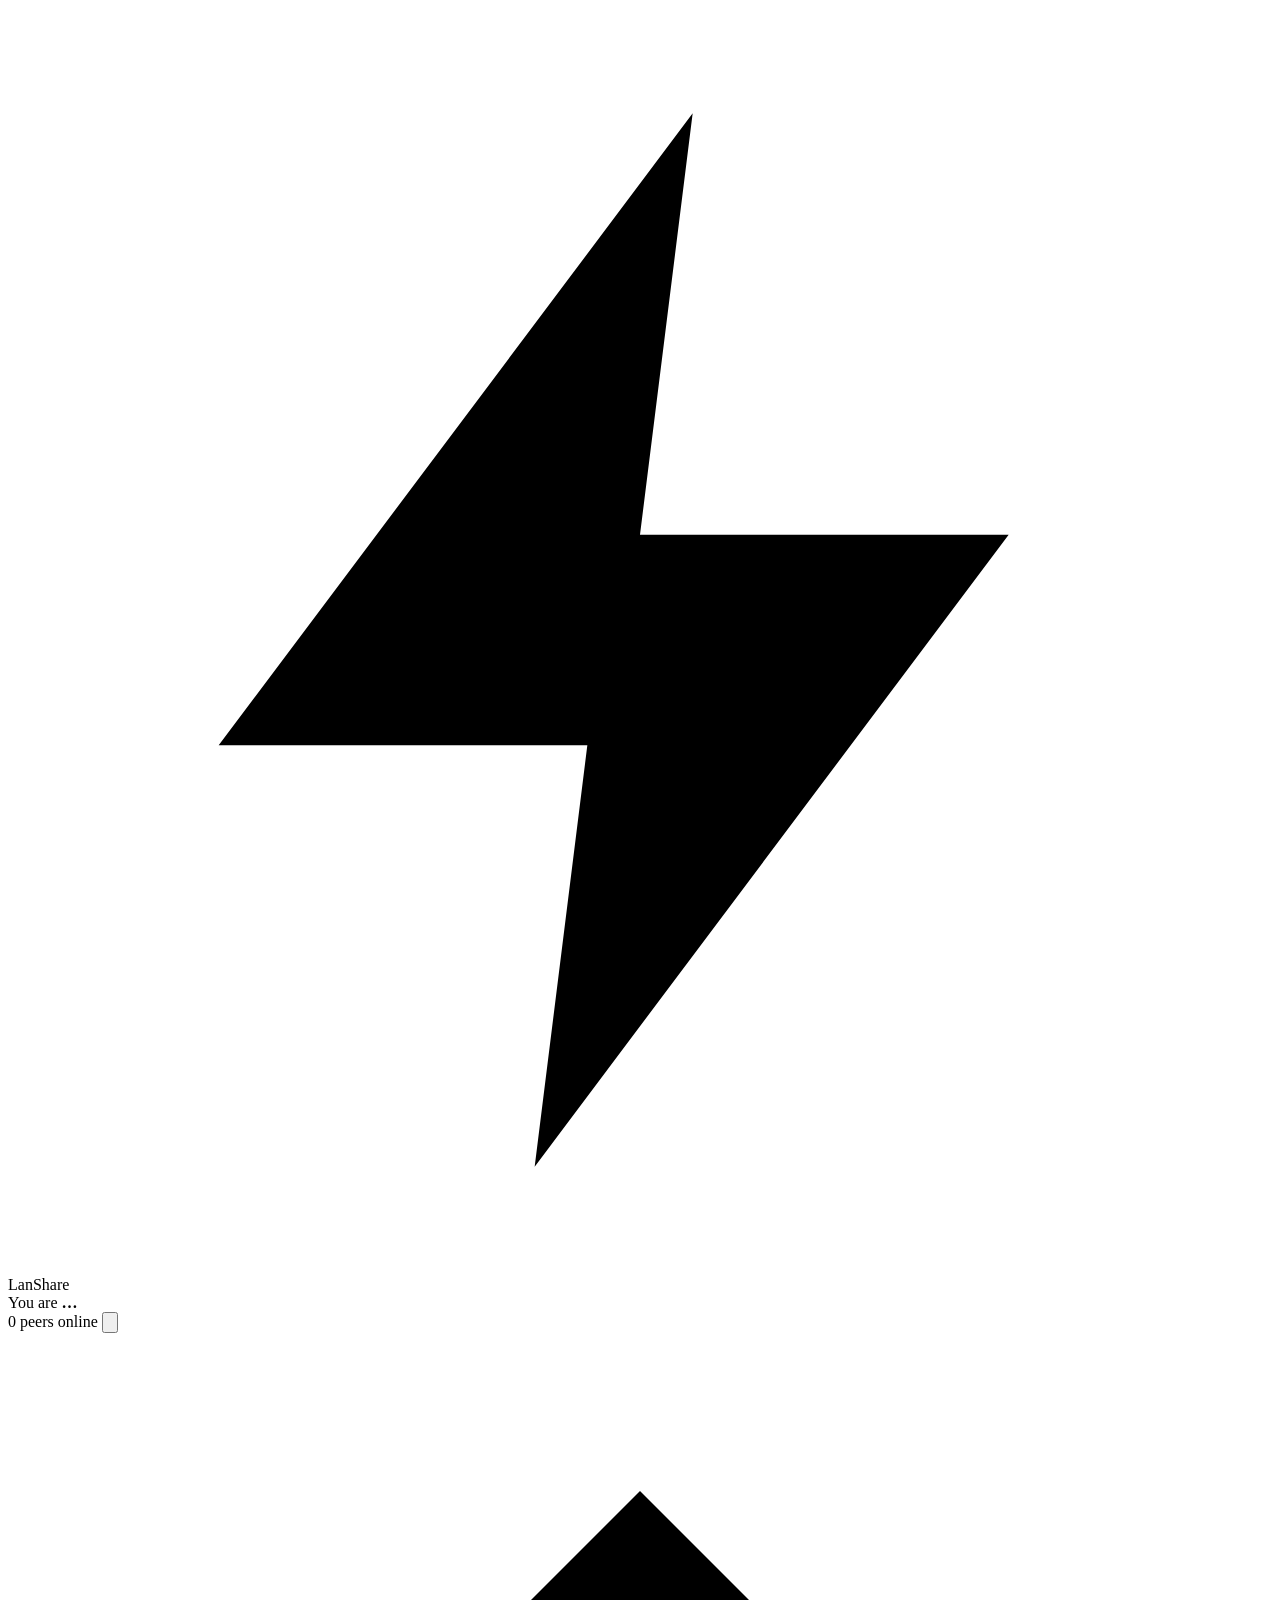
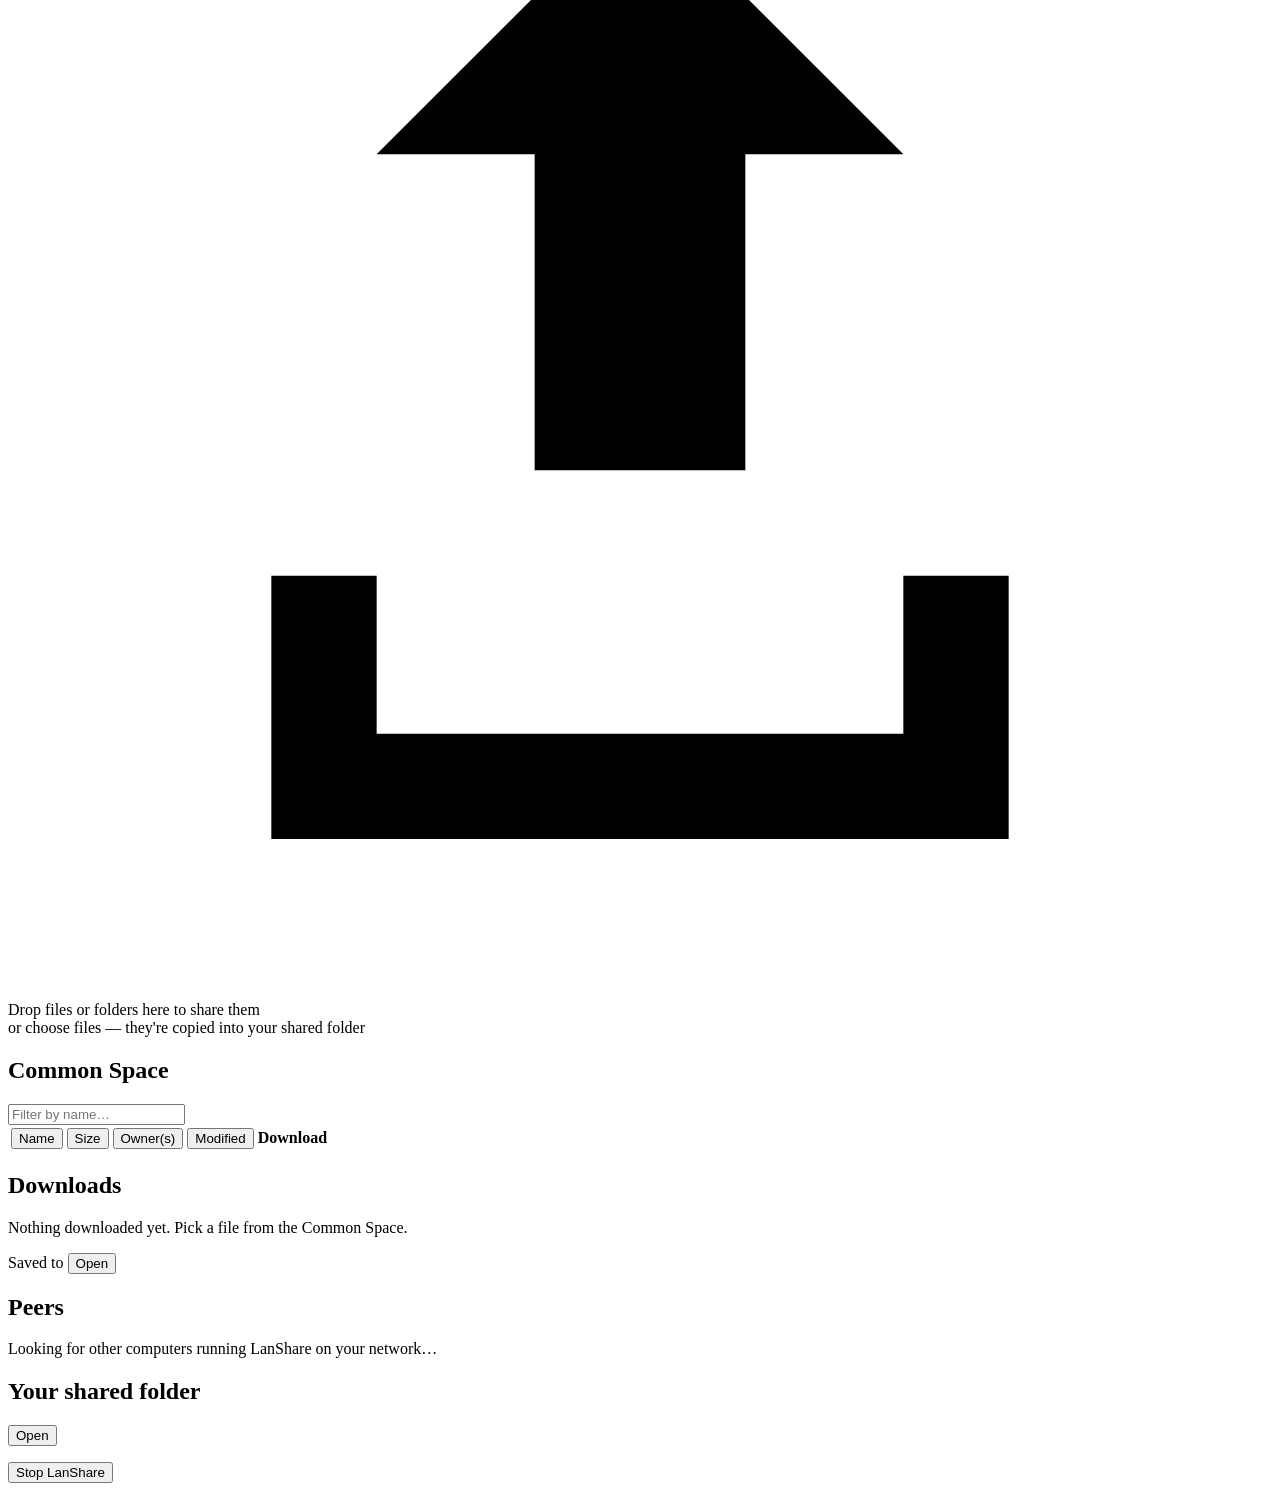
==== lanshare/static/index.html @ aaf207f9 "Milestone 7: web UI - Single static page (HTML/CSS/JS, no build step) served by each peer at / - Hea" ====
<!doctype html>
<html lang="en">
<head>
  <meta charset="utf-8">
  <meta name="viewport" content="width=device-width, initial-scale=1">
  <title>LanShare</title>
  <link rel="icon" href="/static/favicon.svg" type="image/svg+xml">
  <link rel="stylesheet" href="/static/style.css">
  <script src="/static/app.js" defer></script>
</head>
<body>
  <header class="topbar">
    <div class="brand">
      <svg class="logo" viewBox="0 0 24 24" aria-hidden="true"><path d="M13 2 4 14h7l-1 8 9-12h-7l1-8z"/></svg>
      <span class="brand-name">LanShare</span>
    </div>
    <div class="me">
      <span class="me-label">You are</span>
      <strong id="self-name" class="me-name">…</strong>
      <span id="lock" class="lock" hidden title="A passphrase is set: only peers with the same passphrase are visible">
        <svg viewBox="0 0 24 24" aria-hidden="true"><path d="M7 10V7a5 5 0 0 1 10 0v3h1a1 1 0 0 1 1 1v10a1 1 0 0 1-1 1H6a1 1 0 0 1-1-1V11a1 1 0 0 1 1-1h1zm2 0h6V7a3 3 0 0 0-6 0v3z"/></svg>
        Passphrase
      </span>
    </div>
    <div class="top-right">
      <span id="peer-pill" class="pill pill-off" role="status" aria-live="polite">
        <span class="dot" aria-hidden="true"></span><span id="peer-count">0 peers online</span>
      </span>
      <button id="theme-toggle" class="icon-btn" type="button" title="Theme: automatic" aria-label="Switch colour theme">
        <svg viewBox="0 0 24 24" aria-hidden="true"><path d="M12 3a9 9 0 1 0 0 18V3z"/><circle cx="12" cy="12" r="8.25" fill="none" stroke="currentColor" stroke-width="1.5"/></svg>
      </button>
    </div>
  </header>

  <div id="offline-banner" class="banner" hidden role="alert">
    Lost contact with LanShare on this computer. Is it still running?
  </div>

  <main class="layout">
    <section class="main-col">
      <div id="drop-zone" class="drop-zone" tabindex="0" role="button"
           aria-label="Add files to the Common Space: drop files here or press Enter to choose files">
        <svg class="drop-icon" viewBox="0 0 24 24" aria-hidden="true"><path d="M12 3l5 5h-3v6h-4V8H7l5-5zM5 16h2v3h10v-3h2v5H5v-5z"/></svg>
        <div>
          <div class="drop-title">Drop files or folders here to share them</div>
          <div class="drop-sub">or <span class="link-like">choose files</span> — they're copied into your shared folder</div>
        </div>
      </div>
      <input id="file-input" type="file" multiple hidden>
      <ul id="uploads" class="uploads" aria-label="Uploads"></ul>

      <div class="section-head">
        <h2>Common Space</h2>
        <span id="file-summary" class="muted"></span>
        <input id="filter" class="filter" type="search" placeholder="Filter by name…" aria-label="Filter files by name">
      </div>
      <div class="table-wrap">
        <table id="files" class="files">
          <thead>
            <tr>
              <th data-sort="name" aria-sort="ascending"><button type="button">Name<span class="arrow"></span></button></th>
              <th data-sort="size" class="num"><button type="button">Size<span class="arrow"></span></button></th>
              <th data-sort="owners"><button type="button">Owner(s)<span class="arrow"></span></button></th>
              <th data-sort="mtime" class="hide-narrow"><button type="button">Modified<span class="arrow"></span></button></th>
              <th class="action-col"><span class="sr-only">Download</span></th>
            </tr>
          </thead>
          <tbody id="file-rows"></tbody>
        </table>
        <div id="files-empty" class="empty" hidden></div>
      </div>
    </section>

    <aside class="side-col">
      <section class="card">
        <div class="card-head">
          <h2>Downloads</h2>
          <button id="clear-downloads" class="text-btn" type="button" hidden>Clear finished</button>
        </div>
        <ul id="downloads" class="downloads" aria-live="polite"></ul>
        <p id="downloads-empty" class="empty small">Nothing downloaded yet. Pick a file from the Common Space.</p>
        <div class="folder-line">
          <span class="muted small">Saved to</span>
          <code id="downloads-dir" class="path"></code>
          <button class="text-btn" type="button" data-open="downloads">Open</button>
        </div>
      </section>

      <section class="card">
        <div class="card-head"><h2>Peers</h2></div>
        <ul id="peers" class="peers"></ul>
        <p id="peers-empty" class="empty small">Looking for other computers running LanShare on your network…</p>
        <div id="ignored" class="ignored" hidden></div>
      </section>

      <section class="card">
        <div class="card-head"><h2>Your shared folder</h2></div>
        <div class="folder-line">
          <code id="share-dir" class="path"></code>
          <button class="text-btn" type="button" data-open="share">Open</button>
        </div>
        <p class="muted small" id="share-summary"></p>
        <button id="quit" class="text-btn danger" type="button">Stop LanShare</button>
      </section>
    </aside>
  </main>

  <div id="toasts" class="toasts" aria-live="assertive"></div>
  <div id="drag-overlay" class="drag-overlay" hidden><div>Drop to add to the Common Space</div></div>
</body>
</html>
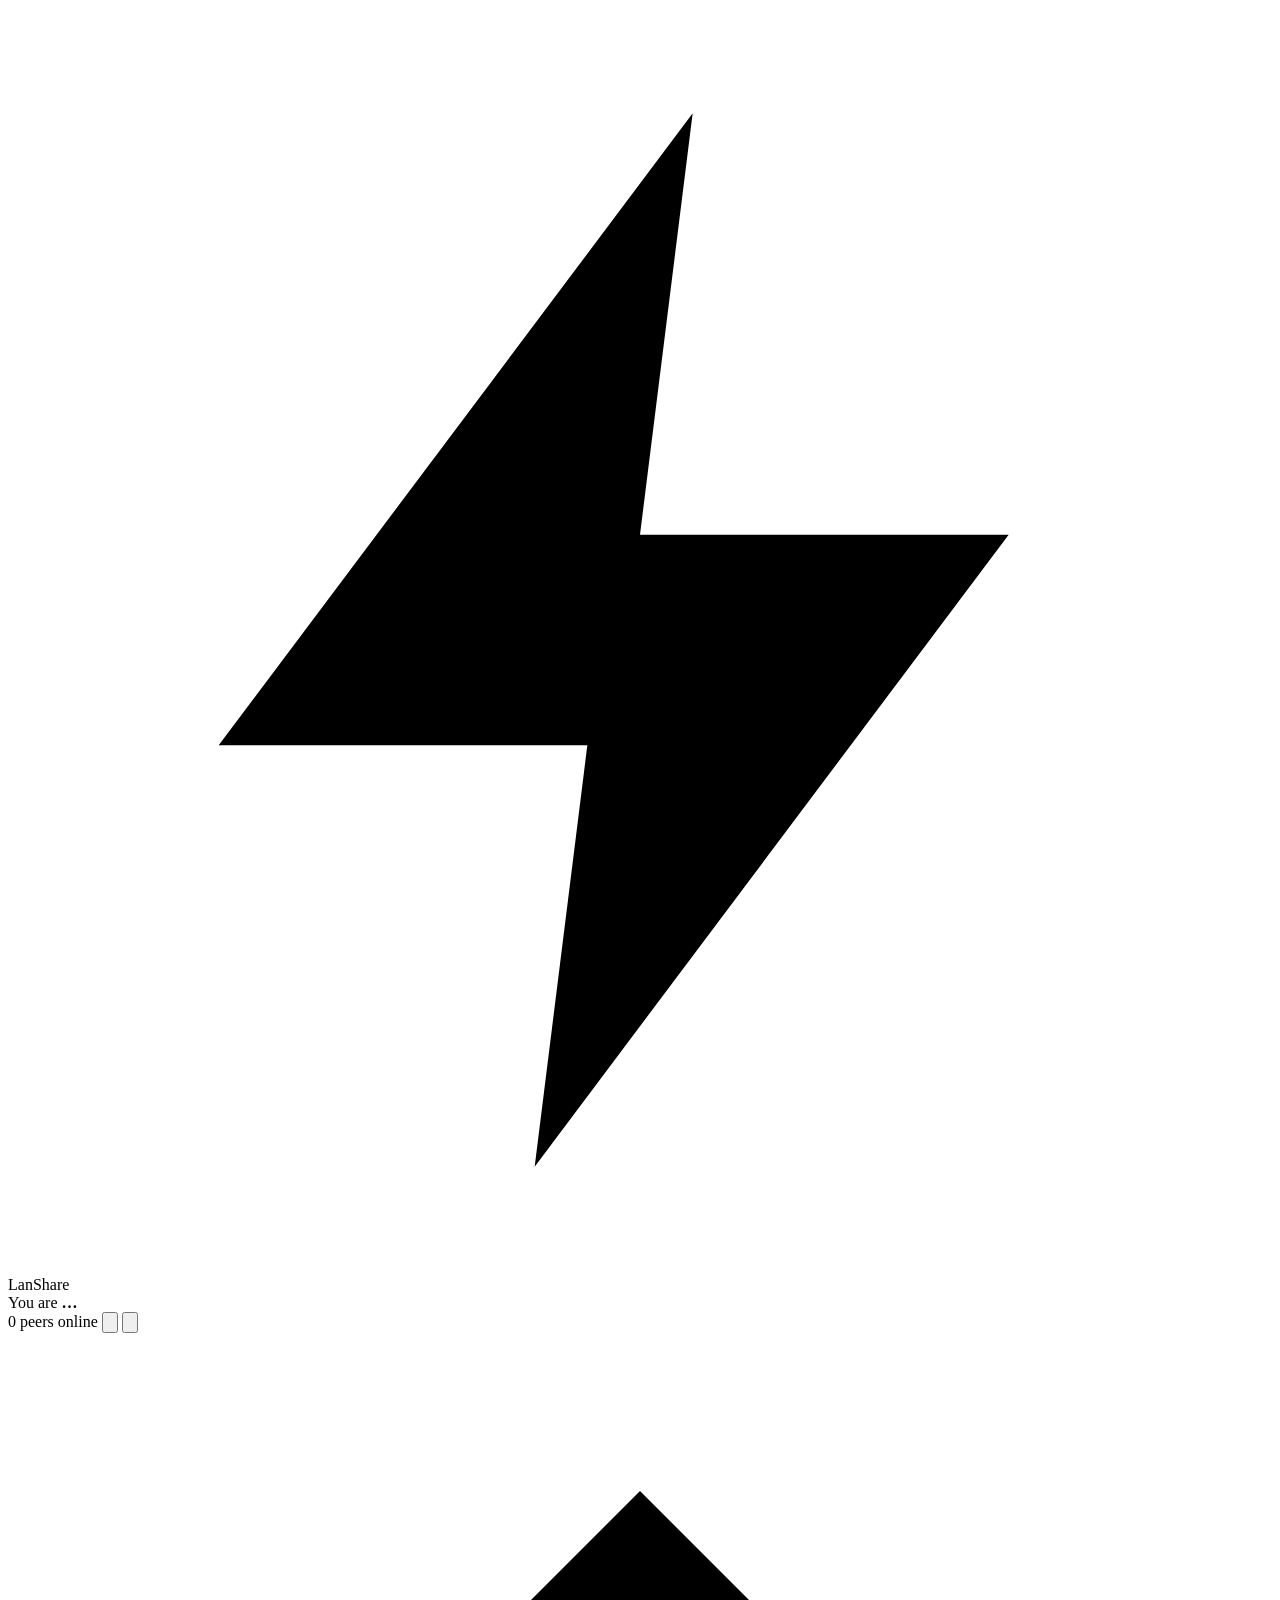
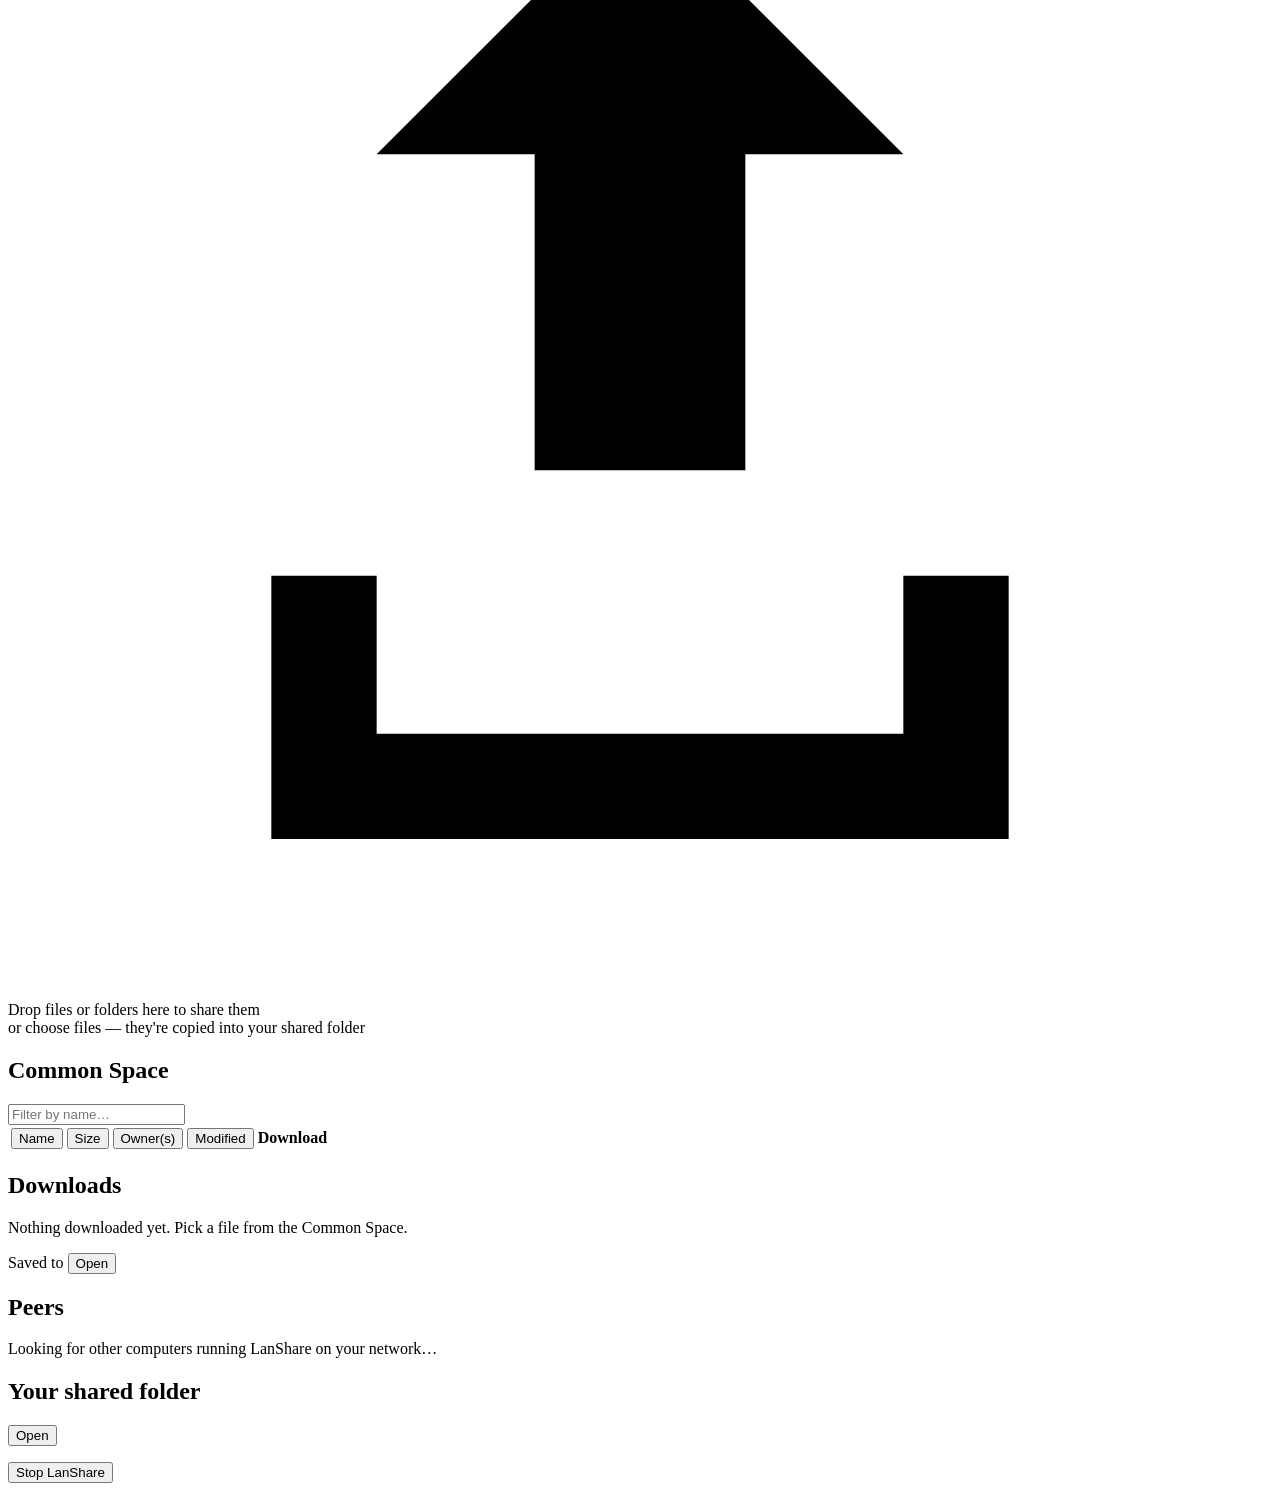
==== commit 07bbe7e6: "Desktop app: zero-config first run, settings panel, tray icon, packaging and releases - First run ne" ====
--- a/lanshare/static/index.html
+++ b/lanshare/static/index.html
@@ -26,6 +26,9 @@
       <span id="peer-pill" class="pill pill-off" role="status" aria-live="polite">
         <span class="dot" aria-hidden="true"></span><span id="peer-count">0 peers online</span>
       </span>
+      <button id="settings-open" class="icon-btn" type="button" title="Settings" aria-label="Settings">
+        <svg viewBox="0 0 24 24" aria-hidden="true"><path d="M19.14 12.94c.04-.31.06-.63.06-.94 0-.32-.02-.64-.07-.94l2.03-1.58a.49.49 0 0 0 .12-.61l-1.92-3.32a.49.49 0 0 0-.59-.22l-2.39.96c-.5-.38-1.03-.7-1.62-.94l-.36-2.54a.48.48 0 0 0-.48-.41h-3.84c-.24 0-.43.17-.47.41l-.36 2.54c-.59.24-1.13.57-1.62.94l-2.39-.96a.49.49 0 0 0-.59.22L2.74 8.87c-.12.21-.08.47.12.61l2.03 1.58c-.05.3-.09.63-.09.94s.02.64.07.94l-2.03 1.58a.49.49 0 0 0-.12.61l1.92 3.32c.12.22.37.29.59.22l2.39-.96c.5.38 1.03.7 1.62.94l.36 2.54c.05.24.24.41.48.41h3.84c.24 0 .44-.17.47-.41l.36-2.54c.59-.24 1.13-.56 1.62-.94l2.39.96c.22.08.47 0 .59-.22l1.92-3.32c.12-.22.07-.47-.12-.61l-2.01-1.58zM12 15.6a3.6 3.6 0 1 1 0-7.2 3.6 3.6 0 0 1 0 7.2z"/></svg>
+      </button>
       <button id="theme-toggle" class="icon-btn" type="button" title="Theme: automatic" aria-label="Switch colour theme">
         <svg viewBox="0 0 24 24" aria-hidden="true"><path d="M12 3a9 9 0 1 0 0 18V3z"/><circle cx="12" cy="12" r="8.25" fill="none" stroke="currentColor" stroke-width="1.5"/></svg>
       </button>
@@ -38,6 +41,17 @@
 
   <main class="layout">
     <section class="main-col">
+      <section id="welcome" class="card welcome" hidden>
+        <h2>Welcome to LanShare</h2>
+        <p>Files in your shared folder are visible to everyone on this network who runs LanShare.
+           Other computers show up here by themselves, and so do their files. Nothing to set up.</p>
+        <p class="muted small">Your shared folder: <code id="welcome-share"></code></p>
+        <div class="welcome-actions">
+          <button id="welcome-settings" class="btn secondary" type="button">Change folders or name</button>
+          <button id="welcome-dismiss" class="btn" type="button">Got it</button>
+        </div>
+      </section>
+
       <div id="drop-zone" class="drop-zone" tabindex="0" role="button"
            aria-label="Add files to the Common Space: drop files here or press Enter to choose files">
         <svg class="drop-icon" viewBox="0 0 24 24" aria-hidden="true"><path d="M12 3l5 5h-3v6h-4V8H7l5-5zM5 16h2v3h10v-3h2v5H5v-5z"/></svg>
@@ -105,6 +119,59 @@
     </aside>
   </main>
 
+  <dialog id="settings" class="dialog" aria-labelledby="settings-title">
+    <form id="settings-form" novalidate>
+      <h2 id="settings-title">Settings</h2>
+
+      <div class="field">
+        <label class="field-label" for="set-name">Your name</label>
+        <input id="set-name" type="text" maxlength="64" autocomplete="off" spellcheck="false">
+        <span class="field-help">How this computer appears to others.</span>
+      </div>
+
+      <div class="field">
+        <label class="field-label" for="set-share">Shared folder</label>
+        <div class="field-row">
+          <input id="set-share" type="text" autocomplete="off" spellcheck="false">
+          <button type="button" class="btn secondary" data-pick="set-share">Browse…</button>
+        </div>
+        <span class="field-help">Everything in this folder is visible to others on the network.</span>
+      </div>
+
+      <div class="field">
+        <label class="field-label" for="set-downloads">Downloads folder</label>
+        <div class="field-row">
+          <input id="set-downloads" type="text" autocomplete="off" spellcheck="false">
+          <button type="button" class="btn secondary" data-pick="set-downloads">Browse…</button>
+        </div>
+        <span class="field-help">Where files you download are saved.</span>
+      </div>
+
+      <div class="field">
+        <label class="field-label" for="set-pass">Passphrase <span class="muted">(optional)</span></label>
+        <div class="field-row">
+          <input id="set-pass" type="password" autocomplete="off" spellcheck="false" maxlength="256">
+          <button id="set-pass-toggle" type="button" class="btn secondary">Show</button>
+        </div>
+        <span class="field-help">Only computers that use the same passphrase see each other. Leave it empty to share
+          with everyone on the network running LanShare.</span>
+      </div>
+
+      <p id="settings-error" class="form-error" role="alert" hidden></p>
+
+      <div class="settings-info small muted">
+        <div>Web address: <code id="set-url"></code></div>
+        <div>Settings file: <code id="set-config"></code></div>
+        <div>Problems? <button type="button" class="text-btn" data-open="logs">Open the log folder</button></div>
+      </div>
+
+      <div class="dialog-actions">
+        <button id="settings-cancel" type="button" class="btn secondary">Cancel</button>
+        <button id="settings-save" type="submit" class="btn">Save</button>
+      </div>
+    </form>
+  </dialog>
+
   <div id="toasts" class="toasts" aria-live="assertive"></div>
   <div id="drag-overlay" class="drag-overlay" hidden><div>Drop to add to the Common Space</div></div>
 </body>
